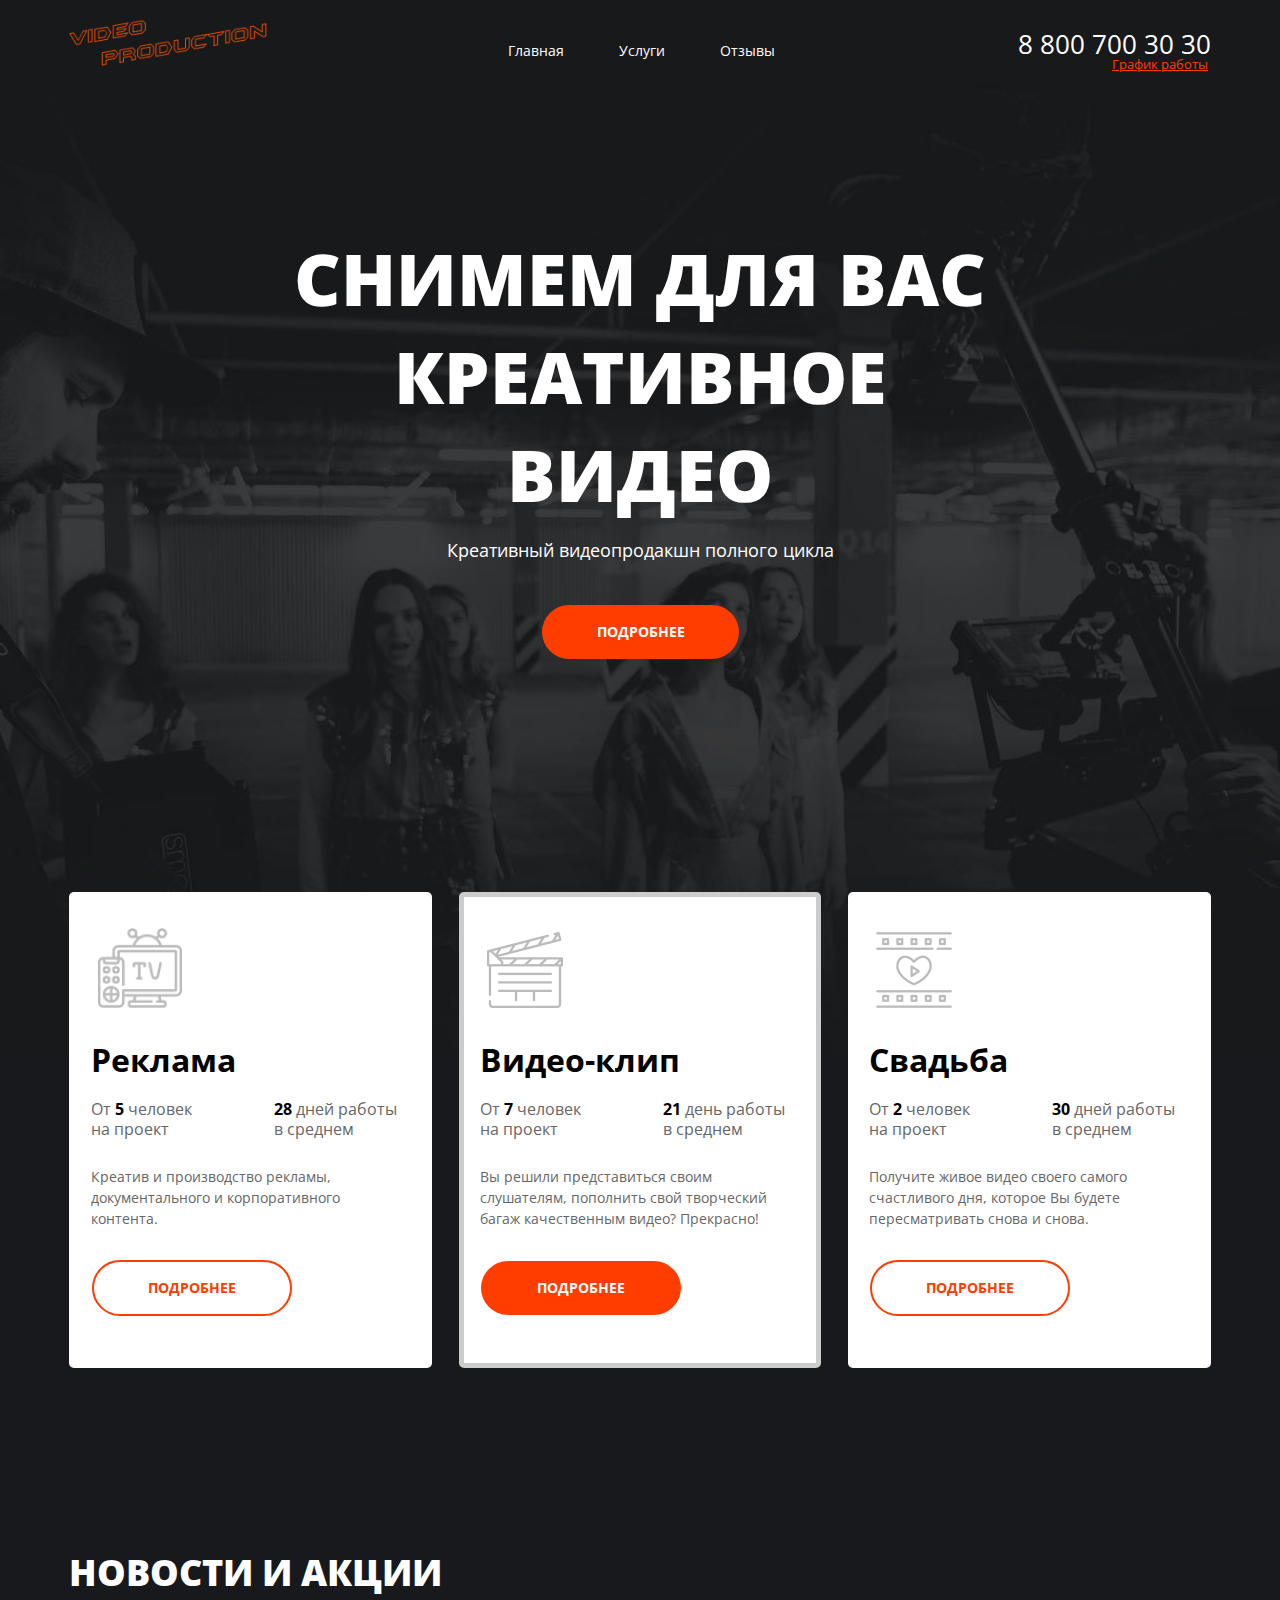
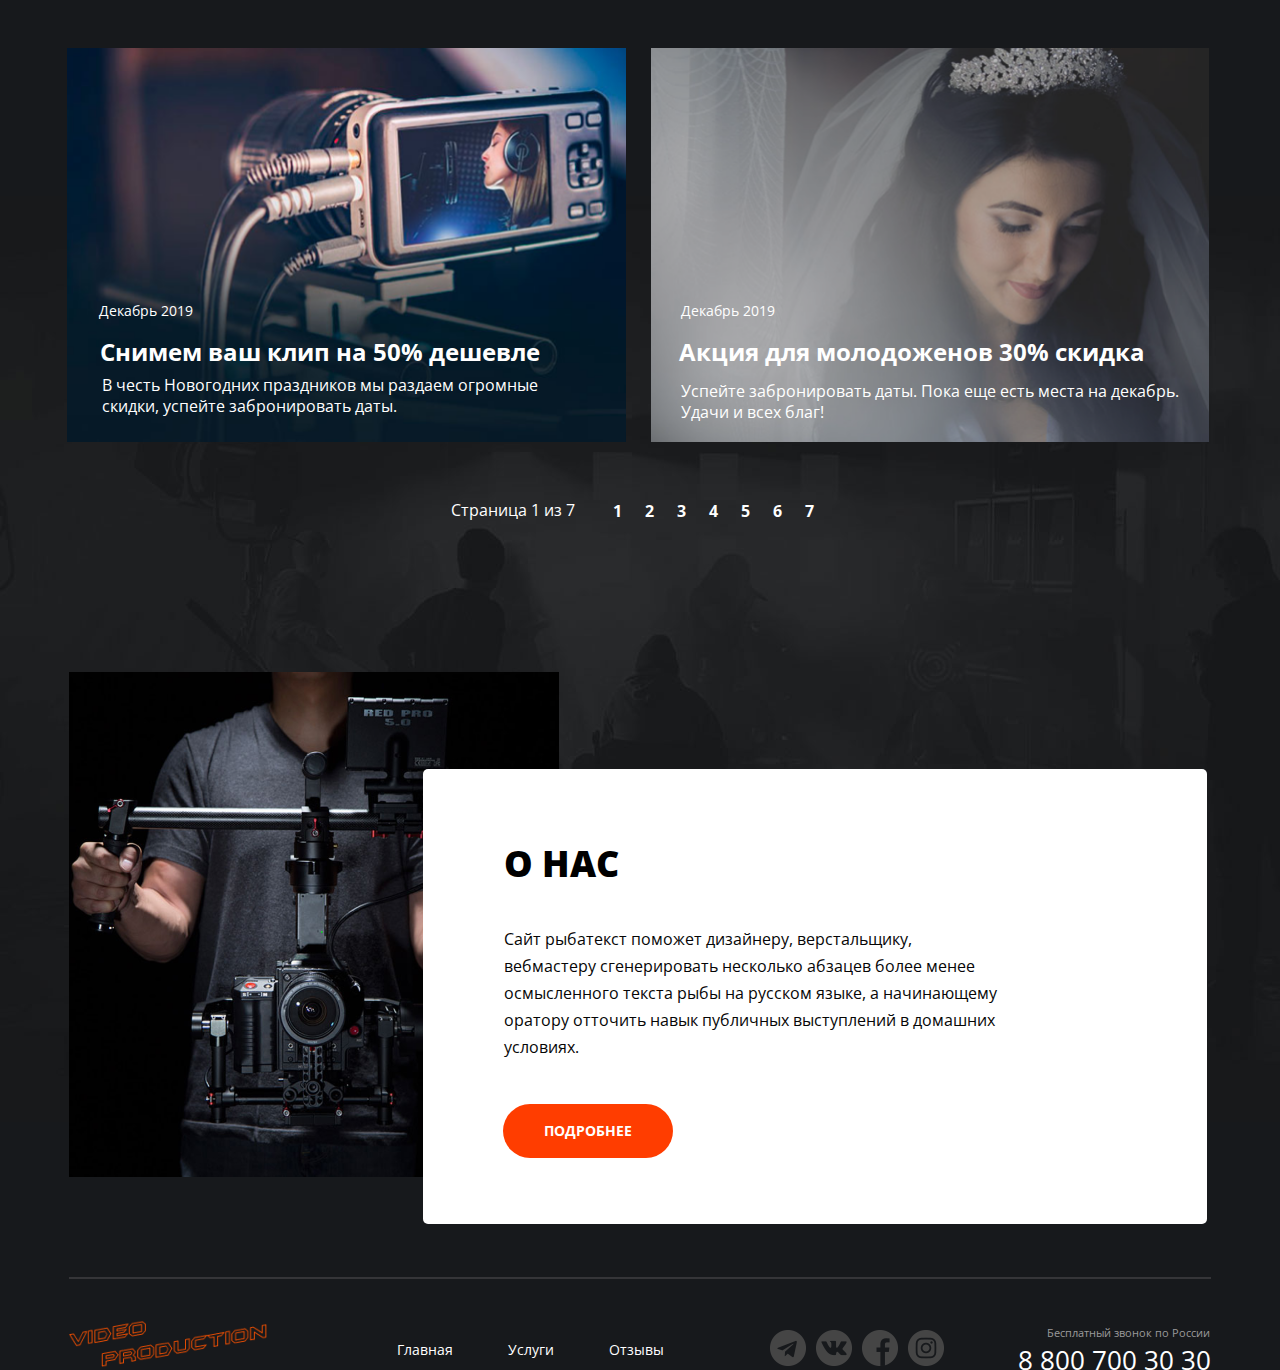
==== video-production/index.html @ 1d2cf747 "Add files via upload" ====
<!DOCTYPE html>
<html lang="ru">

<head>
  <meta charset="UTF-8">
  <meta http-equiv="X-UA-Compatible" content="ie=edge">
  <meta name="viewport" content="width=1154, initial-scale=1.0">
  <title>Видеопродакшн | Главная</title>
  <link rel="stylesheet" href="./css/layout/main.css">
</head>

<body>
  <div class="wrapper main-page-wrapper">
    <div class="wrapper__content">
      <header class="header">
        <div class="container">
          <div class="header__col">
            <div class="logo">
              <a href="./index.html" class="logo__link">
                <img src="./img/logo.png" alt="Значок логотипа" class="logo__icon">
              </a>
            </div>
            <nav class="menu">
              <ul class="menu__list">
                <li class="menu__item">
                  <a href="./index.html" class="menu__link">Главная</a>
                </li>
                <li class="menu__item">
                  <a href="./services.html" class="menu__link">Услуги</a>
                </li>
                <li class="menu__item">
                  <a href="#" class="menu__link">Отзывы</a>
                </li>
              </ul>
            </nav>
          </div>
          <div class="header__col header__col--align--right">
            <address class="contacts">
              <a href="tel:+78007003030" class="contacts__tel">8 800 700 30 30</a>
              <span class="contacts__graf">График работы</span>
              <!--<div class="contacts__dropdown-title">График работы</div>-->
            </address>
          </div>
        </div>
      </header>
      <main class="main">
        <section class="preview">
          <div class="container">
            <h1 class="preview__title">Снимем для вас креативное видео</h1>
            <div class="preview__info">Креативный видеопродакшн полного цикла</div>
            <div class="preview__button">
              <button class="button button--preview">Подробнее</button>
            </div>
          </div>
        </section>
        <section class="offers">
          <div class="container">
            <ul class="offers__list">
              <li class="offers__item">
                <img src="./img/tv.png" alt="логотип для блока-предложения Реклама" class="offers__img">
                <div class="offers__content">
                  <h3 class="offers__subtitle">Реклама</h3>
                  <div class="offers__col">
                    <div class="offers__feature">
                      <div class="offers__feture-block">
                        <div class="offers__feature-text"> От <span class="number">5</span> человек на проект
                        </div>
                      </div>
                    </div>
                    <div class="offers__feature offers__feature--different">
                      <div class="offers__feture-block">
                        <div class="offers__feature-text"> <span class="number">28</span> дней работы в среднем
                        </div>
                      </div>
                    </div>
                  </div>
                  <div class="offers__info">Креатив и производство рекламы,
                    документального и корпоративного контента.
                  </div>
                  <div class="offers__button">
                    <button class="button button--border">Подробнее</button>
                  </div>
                </div>
              </li>
              <li class="offers__item">
                <img src="./img/clapper.png" alt="логотип для блока-предложения Видео-клип" class="offers__img offers__img--different--border">
                <div class="offers__content">
                  <h3 class="offers__subtitle">Видео-клип</h3>
                  <div class="offers__col">
                    <div class="offers__feature">
                      <div class="offers__feture-block">
                        <div class="offers__feature-text"> От <span class="number">7</span> человек на проект
                        </div>
                      </div>
                    </div>
                    <div class="offers__feature offers__feature--different">
                      <div class="offers__feture-block">
                        <div class="offers__feature-text"> <span class="number">21</span> день работы в среднем
                        </div>
                      </div>
                    </div>
                  </div>
                  <div class="offers__info">Вы решили представиться своим слушателям,
                    пополнить свой творческий багаж качественным видео? Прекрасно!
                  </div>
                  <div class="offers__button">
                    <button class="button">Подробнее</button>
                  </div>
                </div>
              </li>
              <li class="offers__item">
                <img src="./img/film.png" alt="логотип для блока-предложения Свадьба" class="offers__img offers__img--different">
                <div class="offers__content">
                  <h3 class="offers__subtitle">Свадьба</h3>
                  <div class="offers__col">
                    <div class="offers__feature">
                      <div class="offers__feture-block">
                        <div class="offers__feature-text"> От <span class="number">2</span> человек на проект
                        </div>
                      </div>
                    </div>
                    <div class="offers__feature offers__feature--different">
                      <div class="offers__feture-block">
                        <div class="offers__feature-text"> <span class="number">30</span> дней работы в среднем
                        </div>
                      </div>
                    </div>
                  </div>
                  <div class="offers__info">Получите живое видео своего самого счастливого дня,
                    которое Вы будете пересматривать снова и снова.
                  </div>
                  <div class="offers__button">
                    <button class="button button--border">Подробнее</button>
                  </div>
                </div>
              </li>
            </ul>
          </div>
        </section>
        <section class="news">
          <div class="container">
            <h2 class="news__title">Новости и акции</h2>
            <ul class="news__list">
              <li class="news__item single-news">
                <img src="./img/camera.png" alt="фоновая картинка для предложения-акции на декабрь 2019 года" class="single-news__bg">
                <div class="single-news__content">
                  <time class="single-news__date">
                    <span class="single-news__date-month">Декабрь</span>
                    <span class="single-news__date-year">2019</span>
                  </time>
                  <h3 class="single-news__subtitle">Снимем ваш клип на 50% дешевле</h3>
                  <p class="single-news__info">В честь Новогодних праздников мы раздаем огромные скидки, успейте забронировать даты.</p>
                </div>
              </li>
              <li class="news__item single-news">
                <img src="./img/wedding.png" alt="фоновая картинка для предложения-акции на декабрь 2019 года" class="single-news__bg">
                <div class="single-news__content">
                  <time class="single-news__date">
                    <span class="single-news__date-month">Декабрь</span>
                    <span class="single-news__date-year">2019</span>
                  </time>
                  <h3 class="single-news__subtitle">Акция для молодоженов 30% скидка</h3>
                  <p class="single-news__info">Успейте забронировать даты. Пока еще есть места на декабрь. Удачи и всех благ!</p>
                </div>
              </li>
            </ul>
            <div class="paginator">
              <div class="paginator__display">
                Страница <span class="paginator__display-current">1</span> из
                <span class="paginator__display-all">7</span>
              </div>
              <ul class="paginator__list">
                <li class="paginator__item">
                  <a href="#" class="paginator__link">1</a>
                </li>
                <li class="paginator__item">
                  <a href="#" class="paginator__link">2</a>
                </li>
                <li class="paginator__item">
                  <a href="#" class="paginator__link">3</a>
                </li>
                <li class="paginator__item">
                  <a href="#" class="paginator__link">4</a>
                </li>
                <li class="paginator__item">
                  <a href="#" class="paginator__link">5</a>
                </li>
                <li class="paginator__item">
                  <a href="#" class="paginator__link">6</a>
                </li>
                <li class="paginator__item">
                  <a href="#" class="paginator__link">7</a>
                </li>
              </ul>
            </div>
          </div>
        </section>
        <section class="about">
          <div class="container">
            <img src="./img/cameraman.png" alt="картинка рядом с блоком О НАС" class="about__img">
            <div class="about__content">
              <h2 class="about__title">О нас</h2>
              <p class="about__info">
                Сайт рыбатекст поможет дизайнеру, верстальщику, вебмастеру сгенерировать несколько абзацев более менее осмысленного текста рыбы на русском языке, а начинающему оратору отточить навык публичных выступлений в домашних условиях.
              </p>
              <div class="about__button">
                <button class="button button--about">Подробнее</button>
              </div>
            </div>
          </div>
        </section>
      </main>
    </div>
    <footer class="footer">
      <div class="container">
        <div class="footer__col">
          <div class="logo">
            <a href="/index.html" class="logo__link">
              <img src="./img/logo.png" alt="Значок логотипа" class="logo__icon">
            </a>
          </div>
          <nav class="menu">
            <ul class="menu__list">
              <li class="menu__item">
                <a href="./index.html" class="menu__link">Главная</a>
              </li>
              <li class="menu__item">
                <a href="./services.html" class="menu__link">Услуги</a>
              </li>
              <li class="menu__item">
                <a href="#" class="menu__link">Отзывы</a>
              </li>
            </ul>
          </nav>
        </div>
        <div class="footer__col footer__col--align--right">
          <div class="socials">
            <ul class="socials__list">
              <li class="socials__item">
                <a href="#" class="socials__link">
                  <img src="./img/telegram.png" alt="логотип Телеграм" class="socials__icon">
                </a>
              </li>
              <li class="socials__item">
                <a href="#" class="socials__link">
                  <img src="./img/vk.png" alt="логотип ВКонтакте" class="socials__icon">
                </a>
              </li>
              <li class="socials__item">
                <a href="#" class="socials__link">
                  <img src="./img/f.png" alt="логотип Facebook" class="socials__icon">
                </a>
              </li>
              <li class="socials__item">
                <a href="#" class="socials__link">
                  <img src="./img/in.png" alt="логотип Instagram" class="socials__icon">
                </a>
              </li>
            </ul>
          </div>
          <address class="contacts">
            <span class="contacts__free-call">Бесплатный звонок по России</span>
            <a href="tel:+78007003030" class="contacts__tel">8 800 700 30 30</a>
          </address>
        </div>
      </div>
    </footer>
  </div>
</body>

</html>
---- video-production/css/layout/main.css ----
@import url('./fonts.css');
@import url('./normalize.css');
@import url('./base.css');
@import url('../blocks/header.css');
@import url('../blocks/logo.css');
@import url('../blocks/menu.css');
@import url('../blocks/contacts.css');
@import url('../blocks/preview.css');
@import url('../blocks/button.css');
@import url('../blocks/offers.css');
@import url('../blocks/news.css');
@import url('../blocks/paginator.css');
@import url('../blocks/about.css');
@import url('../blocks/footer.css');
@import url('../blocks/socials.css');
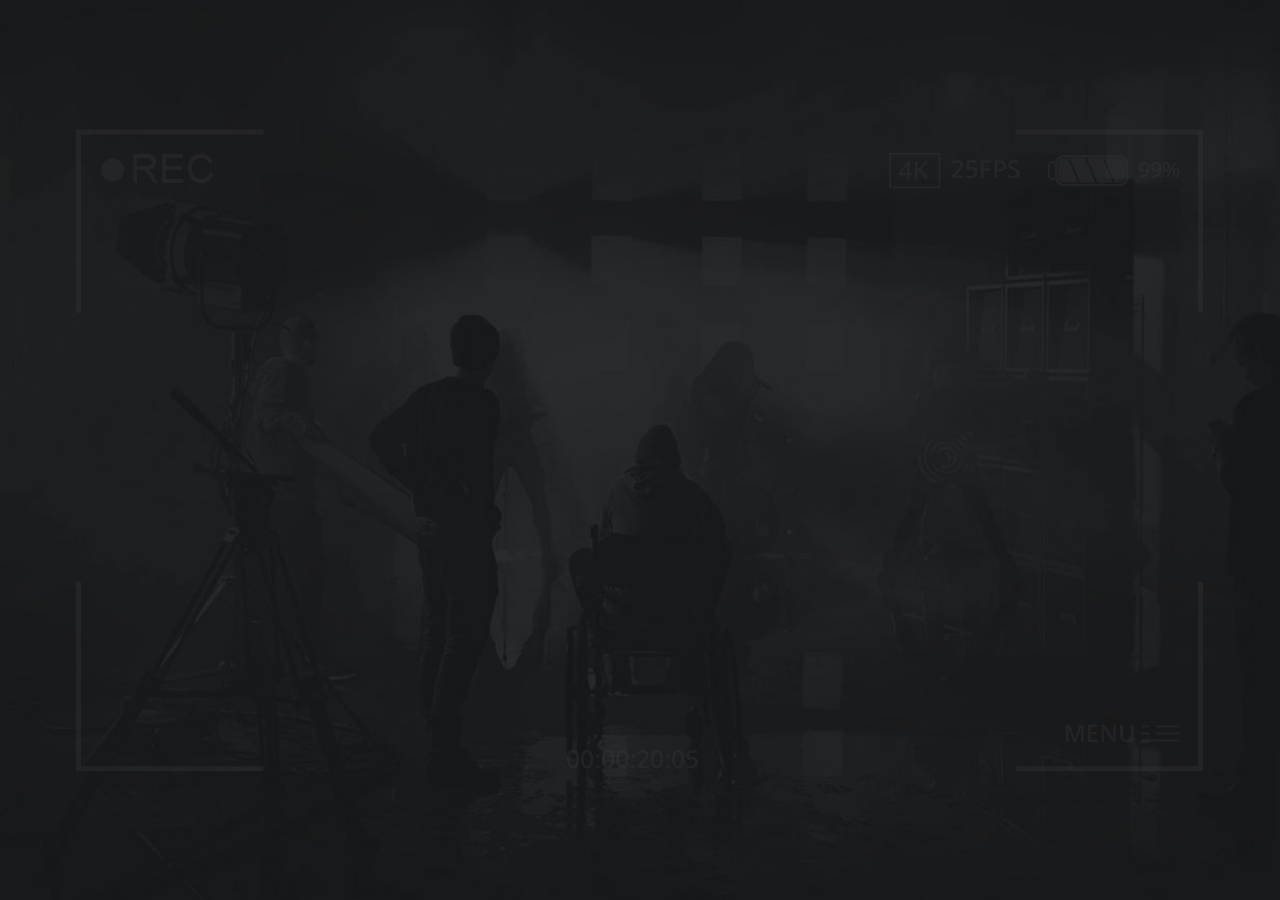
==== commit 6eead0e5: "Add files via upload" ====
--- a/video-production/index.html
+++ b/video-production/index.html
@@ -5,267 +5,18 @@
   <meta charset="UTF-8">
   <meta http-equiv="X-UA-Compatible" content="ie=edge">
   <meta name="viewport" content="width=1154, initial-scale=1.0">
-  <title>Видеопродакшн | Главная</title>
-  <link rel="stylesheet" href="./css/layout/main.css">
+  <title>Видеопродакшн | Добро пожаловать!</title>
+  <link rel="stylesheet" href="./css/layout/index.css">
 </head>
 
 <body>
-  <div class="wrapper main-page-wrapper">
-    <div class="wrapper__content">
-      <header class="header">
-        <div class="container">
-          <div class="header__col">
-            <div class="logo">
-              <a href="./index.html" class="logo__link">
-                <img src="./img/logo.png" alt="Значок логотипа" class="logo__icon">
-              </a>
-            </div>
-            <nav class="menu">
-              <ul class="menu__list">
-                <li class="menu__item">
-                  <a href="./index.html" class="menu__link">Главная</a>
-                </li>
-                <li class="menu__item">
-                  <a href="./services.html" class="menu__link">Услуги</a>
-                </li>
-                <li class="menu__item">
-                  <a href="#" class="menu__link">Отзывы</a>
-                </li>
-              </ul>
-            </nav>
-          </div>
-          <div class="header__col header__col--align--right">
-            <address class="contacts">
-              <a href="tel:+78007003030" class="contacts__tel">8 800 700 30 30</a>
-              <span class="contacts__graf">График работы</span>
-              <!--<div class="contacts__dropdown-title">График работы</div>-->
-            </address>
-          </div>
-        </div>
-      </header>
-      <main class="main">
-        <section class="preview">
-          <div class="container">
-            <h1 class="preview__title">Снимем для вас креативное видео</h1>
-            <div class="preview__info">Креативный видеопродакшн полного цикла</div>
-            <div class="preview__button">
-              <button class="button button--preview">Подробнее</button>
-            </div>
-          </div>
-        </section>
-        <section class="offers">
-          <div class="container">
-            <ul class="offers__list">
-              <li class="offers__item">
-                <img src="./img/tv.png" alt="логотип для блока-предложения Реклама" class="offers__img">
-                <div class="offers__content">
-                  <h3 class="offers__subtitle">Реклама</h3>
-                  <div class="offers__col">
-                    <div class="offers__feature">
-                      <div class="offers__feture-block">
-                        <div class="offers__feature-text"> От <span class="number">5</span> человек на проект
-                        </div>
-                      </div>
-                    </div>
-                    <div class="offers__feature offers__feature--different">
-                      <div class="offers__feture-block">
-                        <div class="offers__feature-text"> <span class="number">28</span> дней работы в среднем
-                        </div>
-                      </div>
-                    </div>
-                  </div>
-                  <div class="offers__info">Креатив и производство рекламы,
-                    документального и корпоративного контента.
-                  </div>
-                  <div class="offers__button">
-                    <button class="button button--border">Подробнее</button>
-                  </div>
-                </div>
-              </li>
-              <li class="offers__item">
-                <img src="./img/clapper.png" alt="логотип для блока-предложения Видео-клип" class="offers__img offers__img--different--border">
-                <div class="offers__content">
-                  <h3 class="offers__subtitle">Видео-клип</h3>
-                  <div class="offers__col">
-                    <div class="offers__feature">
-                      <div class="offers__feture-block">
-                        <div class="offers__feature-text"> От <span class="number">7</span> человек на проект
-                        </div>
-                      </div>
-                    </div>
-                    <div class="offers__feature offers__feature--different">
-                      <div class="offers__feture-block">
-                        <div class="offers__feature-text"> <span class="number">21</span> день работы в среднем
-                        </div>
-                      </div>
-                    </div>
-                  </div>
-                  <div class="offers__info">Вы решили представиться своим слушателям,
-                    пополнить свой творческий багаж качественным видео? Прекрасно!
-                  </div>
-                  <div class="offers__button">
-                    <button class="button">Подробнее</button>
-                  </div>
-                </div>
-              </li>
-              <li class="offers__item">
-                <img src="./img/film.png" alt="логотип для блока-предложения Свадьба" class="offers__img offers__img--different">
-                <div class="offers__content">
-                  <h3 class="offers__subtitle">Свадьба</h3>
-                  <div class="offers__col">
-                    <div class="offers__feature">
-                      <div class="offers__feture-block">
-                        <div class="offers__feature-text"> От <span class="number">2</span> человек на проект
-                        </div>
-                      </div>
-                    </div>
-                    <div class="offers__feature offers__feature--different">
-                      <div class="offers__feture-block">
-                        <div class="offers__feature-text"> <span class="number">30</span> дней работы в среднем
-                        </div>
-                      </div>
-                    </div>
-                  </div>
-                  <div class="offers__info">Получите живое видео своего самого счастливого дня,
-                    которое Вы будете пересматривать снова и снова.
-                  </div>
-                  <div class="offers__button">
-                    <button class="button button--border">Подробнее</button>
-                  </div>
-                </div>
-              </li>
-            </ul>
-          </div>
-        </section>
-        <section class="news">
-          <div class="container">
-            <h2 class="news__title">Новости и акции</h2>
-            <ul class="news__list">
-              <li class="news__item single-news">
-                <img src="./img/camera.png" alt="фоновая картинка для предложения-акции на декабрь 2019 года" class="single-news__bg">
-                <div class="single-news__content">
-                  <time class="single-news__date">
-                    <span class="single-news__date-month">Декабрь</span>
-                    <span class="single-news__date-year">2019</span>
-                  </time>
-                  <h3 class="single-news__subtitle">Снимем ваш клип на 50% дешевле</h3>
-                  <p class="single-news__info">В честь Новогодних праздников мы раздаем огромные скидки, успейте забронировать даты.</p>
-                </div>
-              </li>
-              <li class="news__item single-news">
-                <img src="./img/wedding.png" alt="фоновая картинка для предложения-акции на декабрь 2019 года" class="single-news__bg">
-                <div class="single-news__content">
-                  <time class="single-news__date">
-                    <span class="single-news__date-month">Декабрь</span>
-                    <span class="single-news__date-year">2019</span>
-                  </time>
-                  <h3 class="single-news__subtitle">Акция для молодоженов 30% скидка</h3>
-                  <p class="single-news__info">Успейте забронировать даты. Пока еще есть места на декабрь. Удачи и всех благ!</p>
-                </div>
-              </li>
-            </ul>
-            <div class="paginator">
-              <div class="paginator__display">
-                Страница <span class="paginator__display-current">1</span> из
-                <span class="paginator__display-all">7</span>
-              </div>
-              <ul class="paginator__list">
-                <li class="paginator__item">
-                  <a href="#" class="paginator__link">1</a>
-                </li>
-                <li class="paginator__item">
-                  <a href="#" class="paginator__link">2</a>
-                </li>
-                <li class="paginator__item">
-                  <a href="#" class="paginator__link">3</a>
-                </li>
-                <li class="paginator__item">
-                  <a href="#" class="paginator__link">4</a>
-                </li>
-                <li class="paginator__item">
-                  <a href="#" class="paginator__link">5</a>
-                </li>
-                <li class="paginator__item">
-                  <a href="#" class="paginator__link">6</a>
-                </li>
-                <li class="paginator__item">
-                  <a href="#" class="paginator__link">7</a>
-                </li>
-              </ul>
-            </div>
-          </div>
-        </section>
-        <section class="about">
-          <div class="container">
-            <img src="./img/cameraman.png" alt="картинка рядом с блоком О НАС" class="about__img">
-            <div class="about__content">
-              <h2 class="about__title">О нас</h2>
-              <p class="about__info">
-                Сайт рыбатекст поможет дизайнеру, верстальщику, вебмастеру сгенерировать несколько абзацев более менее осмысленного текста рыбы на русском языке, а начинающему оратору отточить навык публичных выступлений в домашних условиях.
-              </p>
-              <div class="about__button">
-                <button class="button button--about">Подробнее</button>
-              </div>
-            </div>
-          </div>
-        </section>
-      </main>
+  <div class="welcome">
+    <div class="welcome__container">
+      <div class="central">
+        <img src="./img/img4/лого.png" class="central__logo" alt="Лого видеопродакшена">
+        <a href="./main.html" class="btn">Войти</a>
+      </div>
     </div>
-    <footer class="footer">
-      <div class="container">
-        <div class="footer__col">
-          <div class="logo">
-            <a href="/index.html" class="logo__link">
-              <img src="./img/logo.png" alt="Значок логотипа" class="logo__icon">
-            </a>
-          </div>
-          <nav class="menu">
-            <ul class="menu__list">
-              <li class="menu__item">
-                <a href="./index.html" class="menu__link">Главная</a>
-              </li>
-              <li class="menu__item">
-                <a href="./services.html" class="menu__link">Услуги</a>
-              </li>
-              <li class="menu__item">
-                <a href="#" class="menu__link">Отзывы</a>
-              </li>
-            </ul>
-          </nav>
-        </div>
-        <div class="footer__col footer__col--align--right">
-          <div class="socials">
-            <ul class="socials__list">
-              <li class="socials__item">
-                <a href="#" class="socials__link">
-                  <img src="./img/telegram.png" alt="логотип Телеграм" class="socials__icon">
-                </a>
-              </li>
-              <li class="socials__item">
-                <a href="#" class="socials__link">
-                  <img src="./img/vk.png" alt="логотип ВКонтакте" class="socials__icon">
-                </a>
-              </li>
-              <li class="socials__item">
-                <a href="#" class="socials__link">
-                  <img src="./img/f.png" alt="логотип Facebook" class="socials__icon">
-                </a>
-              </li>
-              <li class="socials__item">
-                <a href="#" class="socials__link">
-                  <img src="./img/in.png" alt="логотип Instagram" class="socials__icon">
-                </a>
-              </li>
-            </ul>
-          </div>
-          <address class="contacts">
-            <span class="contacts__free-call">Бесплатный звонок по России</span>
-            <a href="tel:+78007003030" class="contacts__tel">8 800 700 30 30</a>
-          </address>
-        </div>
-      </div>
-    </footer>
-  </div>
+  </div>   
 </body>
-
 </html>--- a/video-production/css/layout/index.css
+++ b/video-production/css/layout/index.css
@@ -0,0 +1,6 @@
+@import url('./fonts.css');
+@import url('./normalize.css');
+@import url('./base.css');
+@import url('../blocks/welcome.css');
+@import url('../blocks/central.css');
+@import url('../blocks/button.css');